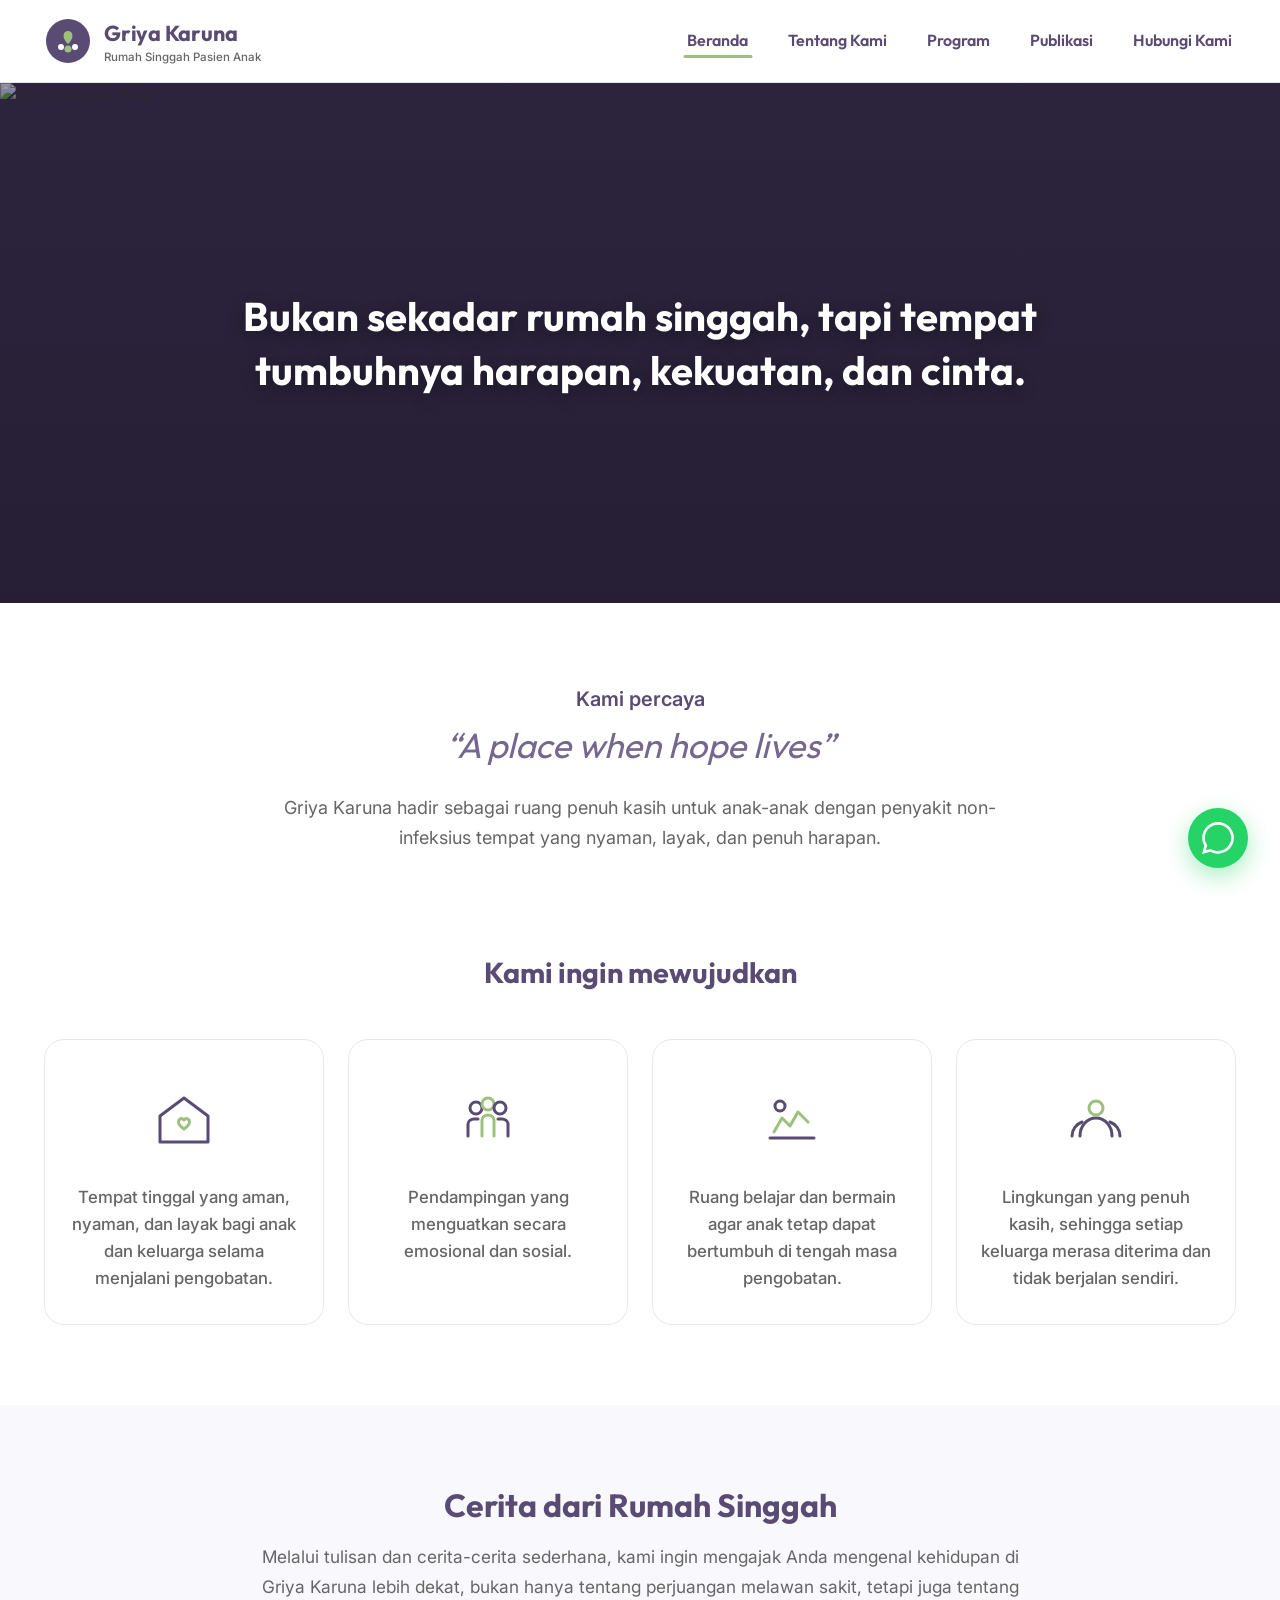
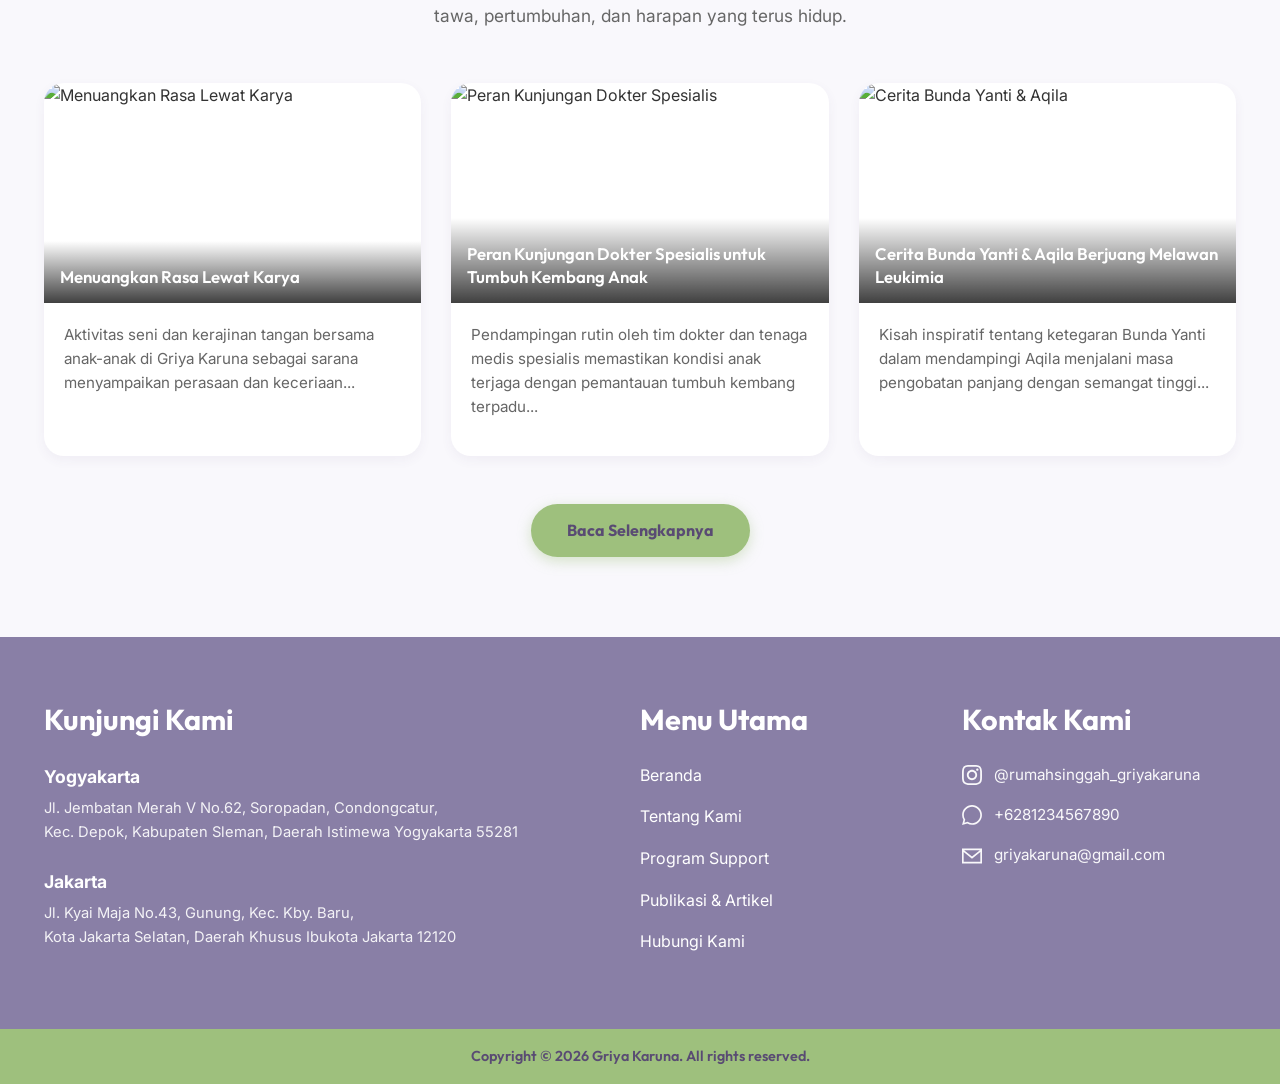
==== index.html @ abd9a8e7 "feat: new project" ====
<!DOCTYPE html>
<html lang="id">
<head>
  <meta charset="UTF-8">
  <meta name="viewport" content="width=device-width, initial-scale=1.0">
  <title>Griya Karuna – Rumah Singgah Pasien Anak</title>
  <link rel="preconnect" href="https://fonts.googleapis.com">
  <link rel="preconnect" href="https://fonts.gstatic.com" crossorigin>
  <link href="https://fonts.googleapis.com/css2?family=Inter:wght@400;500;600;700&family=Outfit:ital,wght@0,500;0,600;0,700;1,400;1,600&display=swap" rel="stylesheet">
  <link rel="stylesheet" href="style.css">
  <script src="assets/js/navigation.js" defer></script>
</head>
<body class="griyakaruna-theme">

  <!-- Header -->
  <header class="site-header">
    <div class="container header-container">
      <a href="index.html" class="site-logo">
        <svg width="44" height="44" viewBox="0 0 48 48" fill="none" xmlns="http://www.w3.org/2000/svg">
          <circle cx="24" cy="24" r="22" fill="#594B73" />
          <path d="M24 14C21.5 14 19.5 16 19.5 18.5C19.5 23 24 27 24 27C24 27 28.5 23 28.5 18.5C28.5 16 26.5 14 24 14Z" fill="#9EC07D"/>
          <circle cx="17" cy="30" r="3" fill="#FFFFFF"/>
          <circle cx="24" cy="32" r="3.5" fill="#9EC07D"/>
          <circle cx="31" cy="30" r="3" fill="#FFFFFF"/>
        </svg>
        <div class="logo-text">
          <span class="logo-title">Griya Karuna</span>
          <span class="logo-subtitle">Rumah Singgah Pasien Anak</span>
        </div>
      </a>

      <nav class="main-navigation">
        <ul>
          <li class="current-menu-item"><a href="index.html">Beranda</a></li>
          <li><a href="#tentang-kami">Tentang Kami</a></li>
          <li><a href="#program">Program</a></li>
          <li><a href="#publikasi">Publikasi</a></li>
          <li><a href="#hubungi-kami">Hubungi Kami</a></li>
        </ul>
      </nav>

      <button class="mobile-nav-toggle" id="mobile-nav-toggle" aria-label="Open Navigation Menu">
        <svg fill="none" stroke="currentColor" viewBox="0 0 24 24" xmlns="http://www.w3.org/2000/svg">
          <path stroke-linecap="round" stroke-linejoin="round" stroke-width="2" d="M4 6h16M4 12h16M4 18h16"></path>
        </svg>
      </button>
    </div>
  </header>

  <!-- Mobile Drawer Overlay -->
  <div class="mobile-drawer-overlay" id="mobile-drawer-overlay"></div>
  <aside class="mobile-nav-drawer" id="mobile-nav-drawer">
    <div style="display: flex; justify-content: space-between; align-items: center; margin-bottom: 32px;">
      <span class="logo-title" style="font-size: 1.2rem;">Menu Navigation</span>
      <button id="mobile-nav-close" style="background: none; border: none; font-size: 1.5rem; cursor: pointer; color: var(--color-primary);">&times;</button>
    </div>
    <ul style="list-style: none; display: flex; flex-direction: column; gap: 20px; font-size: 1.1rem; font-weight: 600;">
      <li><a href="index.html">Beranda</a></li>
      <li><a href="#tentang-kami">Tentang Kami</a></li>
      <li><a href="#program">Program</a></li>
      <li><a href="#publikasi">Publikasi</a></li>
      <li><a href="#hubungi-kami">Hubungi Kami</a></li>
    </ul>
  </aside>

  <!-- Hero Section -->
  <section class="hero-section">
    <img src="https://images.unsplash.com/photo-1488521787991-ed7bbaae773c?q=80&w=1600&auto=format&fit=crop" alt="Griya Karuna Hero" class="hero-bg-image" />
    <div class="hero-overlay"></div>
    <div class="container hero-content">
      <h1 class="hero-title">
        Bukan sekadar rumah singgah, tapi tempat tumbuhnya harapan, kekuatan, dan cinta.
      </h1>
    </div>
  </section>

  <!-- Vision Section -->
  <section class="section-vision" id="tentang-kami">
    <div class="container">
      <div class="vision-subtitle">Kami percaya</div>
      <h2 class="vision-heading">“A place when hope lives”</h2>
      <p class="vision-description">
        Griya Karuna hadir sebagai ruang penuh kasih untuk anak-anak dengan penyakit non-infeksius tempat yang nyaman, layak, dan penuh harapan.
      </p>
    </div>
  </section>

  <!-- Features Section ("Kami ingin mewujudkan") -->
  <section class="section-features" id="program">
    <div class="container">
      <h2 class="features-title">Kami ingin mewujudkan</h2>

      <div class="features-grid">
        <!-- Card 1 -->
        <div class="feature-card">
          <div class="feature-icon-wrapper">
            <svg viewBox="0 0 64 64" fill="none" xmlns="http://www.w3.org/2000/svg">
              <path d="M32 10L8 28V54H56V28L32 10Z" stroke="#594B73" stroke-width="3" stroke-linecap="round" stroke-linejoin="round"/>
              <path d="M32 32C29.5 29 26.5 31.5 26.5 34C26.5 37 32 41 32 41C32 41 37.5 37 37.5 34C37.5 31.5 34.5 29 32 32Z" stroke="#9EC07D" stroke-width="3" stroke-linecap="round" stroke-linejoin="round"/>
            </svg>
          </div>
          <p class="feature-text">
            Tempat tinggal yang aman, nyaman, dan layak bagi anak dan keluarga selama menjalani pengobatan.
          </p>
        </div>

        <!-- Card 2 -->
        <div class="feature-card">
          <div class="feature-icon-wrapper">
            <svg viewBox="0 0 64 64" fill="none" xmlns="http://www.w3.org/2000/svg">
              <circle cx="20" cy="20" r="6" stroke="#594B73" stroke-width="3"/>
              <circle cx="32" cy="16" r="6" stroke="#9EC07D" stroke-width="3"/>
              <circle cx="44" cy="20" r="6" stroke="#594B73" stroke-width="3"/>
              <path d="M12 48V36C12 33 15 31 18 31H22" stroke="#594B73" stroke-width="3" stroke-linecap="round"/>
              <path d="M26 48V32C26 29 29 27 32 27C35 27 38 29 38 32V48" stroke="#9EC07D" stroke-width="3" stroke-linecap="round"/>
              <path d="M52 48V36C52 33 49 31 46 31H42" stroke="#594B73" stroke-width="3" stroke-linecap="round"/>
            </svg>
          </div>
          <p class="feature-text">
            Pendampingan yang menguatkan secara emosional dan sosial.
          </p>
        </div>

        <!-- Card 3 -->
        <div class="feature-card">
          <div class="feature-icon-wrapper">
            <svg viewBox="0 0 64 64" fill="none" xmlns="http://www.w3.org/2000/svg">
              <circle cx="20" cy="18" r="5" stroke="#594B73" stroke-width="3"/>
              <path d="M14 44L22 30L30 38L38 24L48 34" stroke="#9EC07D" stroke-width="3" stroke-linecap="round" stroke-linejoin="round"/>
              <path d="M10 50H54" stroke="#594B73" stroke-width="3" stroke-linecap="round"/>
            </svg>
          </div>
          <p class="feature-text">
            Ruang belajar dan bermain agar anak tetap dapat bertumbuh di tengah masa pengobatan.
          </p>
        </div>

        <!-- Card 4 -->
        <div class="feature-card">
          <div class="feature-icon-wrapper">
            <svg viewBox="0 0 64 64" fill="none" xmlns="http://www.w3.org/2000/svg">
              <path d="M16 48C16 38 23 30 32 30C41 30 48 38 48 48" stroke="#594B73" stroke-width="3" stroke-linecap="round"/>
              <circle cx="32" cy="20" r="7" stroke="#9EC07D" stroke-width="3"/>
              <path d="M8 48C8 42 12 36 18 34" stroke="#594B73" stroke-width="3" stroke-linecap="round"/>
              <path d="M56 48C56 42 52 36 46 34" stroke="#594B73" stroke-width="3" stroke-linecap="round"/>
            </svg>
          </div>
          <p class="feature-text">
            Lingkungan yang penuh kasih, sehingga setiap keluarga merasa diterima dan tidak berjalan sendiri.
          </p>
        </div>
      </div>
    </div>
  </section>

  <!-- Stories Section ("Cerita dari Rumah Singgah") -->
  <section class="section-stories" id="publikasi">
    <div class="container">
      <div class="stories-header">
        <h2 class="stories-title">Cerita dari Rumah Singgah</h2>
        <p class="stories-subtitle">
          Melalui tulisan dan cerita-cerita sederhana, kami ingin mengajak Anda mengenal kehidupan di Griya Karuna lebih dekat, bukan hanya tentang perjuangan melawan sakit, tetapi juga tentang tawa, pertumbuhan, dan harapan yang terus hidup.
        </p>
      </div>

      <div class="stories-grid">
        <!-- Article Card 1 -->
        <article class="story-card">
          <div class="story-image-wrap">
            <img src="https://images.unsplash.com/photo-1509062522246-3755977927d7?q=80&w=800&auto=format&fit=crop" alt="Menuangkan Rasa Lewat Karya" />
            <div class="story-overlay-title">Menuangkan Rasa Lewat Karya</div>
          </div>
          <div class="story-card-body">
            <p class="story-excerpt">
              Aktivitas seni dan kerajinan tangan bersama anak-anak di Griya Karuna sebagai sarana menyampaikan perasaan dan keceriaan...
            </p>
          </div>
        </article>

        <!-- Article Card 2 -->
        <article class="story-card">
          <div class="story-image-wrap">
            <img src="https://images.unsplash.com/photo-1576091160399-112ba8d25d1d?q=80&w=800&auto=format&fit=crop" alt="Peran Kunjungan Dokter Spesialis" />
            <div class="story-overlay-title">Peran Kunjungan Dokter Spesialis untuk Tumbuh Kembang Anak</div>
          </div>
          <div class="story-card-body">
            <p class="story-excerpt">
              Pendampingan rutin oleh tim dokter dan tenaga medis spesialis memastikan kondisi anak terjaga dengan pemantauan tumbuh kembang terpadu...
            </p>
          </div>
        </article>

        <!-- Article Card 3 -->
        <article class="story-card">
          <div class="story-image-wrap">
            <img src="https://images.unsplash.com/photo-1536640712-4d4c36ff0e4e?q=80&w=800&auto=format&fit=crop" alt="Cerita Bunda Yanti & Aqila" />
            <div class="story-overlay-title">Cerita Bunda Yanti & Aqila Berjuang Melawan Leukimia</div>
          </div>
          <div class="story-card-body">
            <p class="story-excerpt">
              Kisah inspiratif tentang ketegaran Bunda Yanti dalam mendampingi Aqila menjalani masa pengobatan panjang dengan semangat tinggi...
            </p>
          </div>
        </article>
      </div>

      <div class="btn-container-center">
        <a href="#publikasi" class="btn-primary-pill">Baca Selengkapnya</a>
      </div>
    </div>
  </section>

  <!-- Footer Section -->
  <footer class="site-footer" id="hubungi-kami">
    <div class="container footer-grid">
      <!-- Column 1: Locations -->
      <div>
        <h3 class="footer-heading">Kunjungi Kami</h3>
        
        <div class="location-item">
          <div class="location-title">Yogyakarta</div>
          <p class="location-address">
            Jl. Jembatan Merah V No.62, Soropadan, Condongcatur,<br>
            Kec. Depok, Kabupaten Sleman, Daerah Istimewa Yogyakarta 55281
          </p>
        </div>

        <div class="location-item">
          <div class="location-title">Jakarta</div>
          <p class="location-address">
            Jl. Kyai Maja No.43, Gunung, Kec. Kby. Baru,<br>
            Kota Jakarta Selatan, Daerah Khusus Ibukota Jakarta 12120
          </p>
        </div>
      </div>

      <!-- Column 2: Quick Links -->
      <div>
        <h3 class="footer-heading">Menu Utama</h3>
        <ul class="contact-list">
          <li><a href="index.html" style="color: #FFF; text-decoration: none;">Beranda</a></li>
          <li><a href="#tentang-kami" style="color: #FFF; text-decoration: none;">Tentang Kami</a></li>
          <li><a href="#program" style="color: #FFF; text-decoration: none;">Program Support</a></li>
          <li><a href="#publikasi" style="color: #FFF; text-decoration: none;">Publikasi & Artikel</a></li>
          <li><a href="#hubungi-kami" style="color: #FFF; text-decoration: none;">Hubungi Kami</a></li>
        </ul>
      </div>

      <!-- Column 3: Contact & Social Info -->
      <div>
        <h3 class="footer-heading">Kontak Kami</h3>
        <ul class="contact-list">
          <li class="contact-item">
            <svg viewBox="0 0 24 24"><path d="M12 2.163c3.204 0 3.584.012 4.85.07 3.252.148 4.771 1.691 4.919 4.919.058 1.265.069 1.645.069 4.849 0 3.205-.012 3.584-.069 4.849-.149 3.225-1.664 4.771-4.919 4.919-1.266.058-1.644.07-4.85.07-3.204 0-3.584-.012-4.849-.07-3.26-.149-4.771-1.699-4.919-4.92-.058-1.265-.07-1.644-.07-4.849 0-3.204.013-3.583.07-4.849.149-3.227 1.664-4.771 4.919-4.919 1.266-.057 1.645-.069 4.849-.069zm0-2.163c-3.259 0-3.667.014-4.947.072-4.358.2-6.78 2.618-6.98 6.98-.059 1.281-.073 1.689-.073 4.948 0 3.259.014 3.668.072 4.948.2 4.358 2.618 6.78 6.98 6.98 1.281.058 1.689.072 4.948.072 3.259 0 3.668-.014 4.948-.072 4.354-.2 6.782-2.618 6.979-6.98.059-1.28.073-1.689.073-4.948 0-3.259-.014-3.667-.072-4.947-.196-4.354-2.617-6.78-6.979-6.98-1.281-.059-1.69-.073-4.949-.073zm0 5.838c-3.403 0-6.162 2.759-6.162 6.162s2.759 6.163 6.162 6.163 6.162-2.759 6.162-6.163c0-3.403-2.759-6.162-6.162-6.162zm0 10.162c-2.209 0-4-1.79-4-4 0-2.209 1.791-4 4-4s4 1.791 4 4c0 2.21-1.791 4-4 4zm6.406-11.845c-.796 0-1.441.645-1.441 1.44s.645 1.44 1.441 1.44c.795 0 1.439-.645 1.439-1.44s-.644-1.44-1.439-1.44z"/></svg>
            <span>@rumahsinggah_griyakaruna</span>
          </li>
          <li class="contact-item">
            <svg viewBox="0 0 24 24"><path d="M.057 24l1.687-6.163c-1.041-1.804-1.588-3.849-1.587-5.946.003-6.556 5.338-11.891 11.893-11.891 3.181.001 6.167 1.24 8.413 3.488 2.245 2.248 3.481 5.236 3.48 8.414-.003 6.557-5.338 11.892-11.893 11.892-1.99-.001-3.951-.5-5.688-1.448l-6.305 1.654zm6.597-3.807c1.676.995 3.276 1.591 5.392 1.592 5.448 0 9.886-4.434 9.889-9.885.002-5.462-4.415-9.89-9.881-9.892-5.452 0-9.887 4.434-9.889 9.884-.001 2.225.651 3.891 1.746 5.634l-.999 3.648 3.742-.981z"/></svg>
            <span>+6281234567890</span>
          </li>
          <li class="contact-item">
            <svg viewBox="0 0 24 24"><path d="M0 3v18h24v-18h-24zm21.518 2l-9.518 7.713-9.518-7.713h19.036zm-19.518 14v-11.817l10 8.104 10-8.104v11.817h-20z"/></svg>
            <span>griyakaruna@gmail.com</span>
          </li>
        </ul>
      </div>
    </div>

    <div class="footer-bottom-bar">
      <div class="container">
        Copyright © 2026 Griya Karuna. All rights reserved.
      </div>
    </div>
  </footer>

  <!-- Floating WhatsApp Button -->
  <a href="https://wa.me/6281234567890" target="_blank" rel="noopener noreferrer" class="whatsapp-float" aria-label="Chat via WhatsApp">
    <svg viewBox="0 0 24 24">
      <path d="M.057 24l1.687-6.163c-1.041-1.804-1.588-3.849-1.587-5.946.003-6.556 5.338-11.891 11.893-11.891 3.181.001 6.167 1.24 8.413 3.488 2.245 2.248 3.481 5.236 3.48 8.414-.003 6.557-5.338 11.892-11.893 11.892-1.99-.001-3.951-.5-5.688-1.448l-6.305 1.654zm6.597-3.807c1.676.995 3.276 1.591 5.392 1.592 5.448 0 9.886-4.434 9.889-9.885.002-5.462-4.415-9.89-9.881-9.892-5.452 0-9.887 4.434-9.889 9.884-.001 2.225.651 3.891 1.746 5.634l-.999 3.648 3.742-.981z"/>
    </svg>
  </a>

</body>
</html>
---- style.css ----
/*
Theme Name: Griya Karuna
Theme URI: https://griyakaruna.or.id
Author: Antigravity AI
Author URI: https://griyakaruna.or.id
Description: Custom WordPress Theme for Griya Karuna (Rumah Singgah Pasien Anak) - 100% matched to designer's specification.
Version: 1.0.0
License: GNU General Public License v2 or later
Text Domain: griyakaruna
*/

/* ==========================================================================
   DESIGN SYSTEM & VARIABLES
   ========================================================================== */
:root {
  --color-primary: #594B73;
  --color-primary-dark: #433758;
  --color-primary-light: #756790;
  
  --color-accent: #9EC07D;
  --color-accent-hover: #8BB06A;
  --color-accent-light: #EBF3E5;

  --color-footer-bg: #897FA6;
  --color-footer-bottom: #9EC07D;
  --color-footer-text: #FFFFFF;

  --color-text-main: #333333;
  --color-text-muted: #666666;
  --color-bg-light: #F9F8FC;
  --color-white: #FFFFFF;
  --color-border: #E8E5EE;

  --font-heading: 'Outfit', -apple-system, BlinkMacSystemFont, 'Segoe UI', Roboto, sans-serif;
  --font-body: 'Inter', -apple-system, BlinkMacSystemFont, 'Segoe UI', Roboto, sans-serif;

  --container-max-width: 1240px;
  --border-radius-card: 20px;
  --border-radius-btn: 30px;
  --shadow-sm: 0 4px 12px rgba(89, 75, 115, 0.06);
  --shadow-md: 0 8px 24px rgba(89, 75, 115, 0.1);
  --shadow-hover: 0 14px 32px rgba(89, 75, 115, 0.16);

  --transition-fast: 0.25s cubic-bezier(0.4, 0, 0.2, 1);
  --transition-normal: 0.35s cubic-bezier(0.4, 0, 0.2, 1);
}

/* ==========================================================================
   RESET & BASE STYLES
   ========================================================================== */
*, *::before, *::after {
  box-sizing: border-box;
  margin: 0;
  padding: 0;
}

html {
  scroll-behavior: smooth;
  font-size: 16px;
}

body {
  font-family: var(--font-body);
  color: var(--color-text-main);
  background-color: #FFFFFF;
  line-height: 1.6;
  -webkit-font-smoothing: antialiased;
}

img {
  max-width: 100%;
  height: auto;
  display: block;
}

a {
  color: inherit;
  text-decoration: none;
  transition: color var(--transition-fast);
}

h1, h2, h3, h4, h5, h6 {
  font-family: var(--font-heading);
  color: var(--color-primary);
  font-weight: 600;
  line-height: 1.3;
}

.container {
  width: 100%;
  max-width: var(--container-max-width);
  margin: 0 auto;
  padding: 0 24px;
}

/* ==========================================================================
   HEADER & NAVIGATION
   ========================================================================== */
.site-header {
  position: sticky;
  top: 0;
  left: 0;
  right: 0;
  background-color: rgba(255, 255, 255, 0.96);
  backdrop-filter: blur(10px);
  z-index: 1000;
  border-bottom: 1px solid var(--color-border);
  padding: 16px 0;
  transition: all var(--transition-fast);
}

.header-container {
  display: flex;
  align-items: center;
  justify-content: space-between;
}

.site-logo {
  display: flex;
  align-items: center;
  gap: 12px;
  text-decoration: none;
}

.site-logo svg, .site-logo img {
  height: 48px;
  width: auto;
}

.logo-text {
  display: flex;
  flex-direction: column;
}

.logo-title {
  font-family: var(--font-heading);
  font-size: 1.35rem;
  font-weight: 700;
  color: var(--color-primary);
  letter-spacing: -0.01em;
}

.logo-subtitle {
  font-size: 0.72rem;
  color: var(--color-text-muted);
  font-weight: 500;
  margin-top: -3px;
}

.main-navigation ul {
  display: flex;
  list-style: none;
  gap: 32px;
  align-items: center;
}

.main-navigation a {
  font-family: var(--font-heading);
  font-size: 1rem;
  font-weight: 600;
  color: var(--color-primary);
  padding: 8px 4px;
  position: relative;
}

.main-navigation a::after {
  content: '';
  position: absolute;
  bottom: 0;
  left: 50%;
  width: 0;
  height: 3px;
  background-color: var(--color-accent);
  border-radius: 2px;
  transition: all var(--transition-fast);
  transform: translateX(-50%);
}

.main-navigation a:hover::after,
.main-navigation .current-menu-item a::after,
.main-navigation .active a::after {
  width: 100%;
}

/* Mobile Toggle */
.mobile-nav-toggle {
  display: none;
  background: none;
  border: none;
  cursor: pointer;
  padding: 8px;
  color: var(--color-primary);
}

.mobile-nav-toggle svg {
  width: 28px;
  height: 28px;
}

/* Mobile Menu Drawer */
.mobile-nav-drawer {
  position: fixed;
  top: 0;
  right: -100%;
  width: 80%;
  max-width: 320px;
  height: 100vh;
  background-color: var(--color-white);
  z-index: 1001;
  box-shadow: -4px 0 24px rgba(0, 0, 0, 0.15);
  padding: 32px 24px;
  transition: right var(--transition-normal);
  display: flex;
  flex-direction: column;
}

.mobile-nav-drawer.open {
  right: 0;
}

.mobile-drawer-overlay {
  position: fixed;
  top: 0;
  left: 0;
  right: 0;
  bottom: 0;
  background: rgba(0, 0, 0, 0.4);
  z-index: 1000;
  opacity: 0;
  pointer-events: none;
  transition: opacity var(--transition-fast);
}

.mobile-drawer-overlay.active {
  opacity: 1;
  pointer-events: auto;
}

/* ==========================================================================
   HERO SECTION
   ========================================================================== */
.hero-section {
  position: relative;
  width: 100%;
  min-height: 520px;
  display: flex;
  align-items: center;
  justify-content: center;
  overflow: hidden;
  background-color: #332B45;
}

.hero-bg-image {
  position: absolute;
  top: 0;
  left: 0;
  width: 100%;
  height: 100%;
  object-fit: cover;
  opacity: 0.85;
}

.hero-overlay {
  position: absolute;
  top: 0;
  left: 0;
  width: 100%;
  height: 100%;
  background: linear-gradient(180deg, rgba(30, 24, 45, 0.35) 0%, rgba(30, 24, 45, 0.65) 100%);
}

.hero-content {
  position: relative;
  z-index: 10;
  text-align: center;
  max-width: 860px;
  padding: 60px 24px;
}

.hero-title {
  color: #FFFFFF;
  font-size: 2.5rem;
  font-weight: 700;
  line-height: 1.35;
  text-shadow: 0 4px 16px rgba(0, 0, 0, 0.3);
}

/* ==========================================================================
   FLOATING WHATSAPP BUTTON
   ========================================================================== */
.whatsapp-float {
  position: fixed;
  bottom: 32px;
  right: 32px;
  width: 60px;
  height: 60px;
  background-color: #25D366;
  color: #FFFFFF;
  border-radius: 50%;
  display: flex;
  align-items: center;
  justify-content: center;
  box-shadow: 0 8px 24px rgba(37, 211, 102, 0.4);
  z-index: 999;
  transition: transform var(--transition-fast), box-shadow var(--transition-fast);
}

.whatsapp-float:hover {
  transform: scale(1.08) translateY(-2px);
  box-shadow: 0 12px 28px rgba(37, 211, 102, 0.5);
  color: #FFFFFF;
}

.whatsapp-float svg {
  width: 32px;
  height: 32px;
  fill: currentColor;
}

/* ==========================================================================
   VISION SECTION ("Kami percaya")
   ========================================================================== */
.section-vision {
  padding: 80px 0 60px 0;
  text-align: center;
  background-color: #FFFFFF;
}

.vision-subtitle {
  font-size: 1.25rem;
  color: var(--color-primary);
  font-weight: 600;
  margin-bottom: 8px;
}

.vision-heading {
  font-size: 2.2rem;
  font-style: italic;
  font-weight: 400;
  color: var(--color-primary-light);
  margin-bottom: 24px;
}

.vision-description {
  max-width: 720px;
  margin: 0 auto;
  font-size: 1.125rem;
  color: var(--color-text-muted);
  line-height: 1.7;
}

/* ==========================================================================
   FEATURES SECTION ("Kami ingin mewujudkan")
   ========================================================================== */
.section-features {
  padding: 40px 0 80px 0;
  background-color: #FFFFFF;
}

.features-title {
  text-align: center;
  font-size: 1.8rem;
  font-weight: 700;
  color: var(--color-primary);
  margin-bottom: 48px;
}

.features-grid {
  display: grid;
  grid-template-columns: repeat(4, 1fr);
  gap: 24px;
}

.feature-card {
  background-color: var(--color-white);
  border: 1.5px solid var(--color-border);
  border-radius: var(--border-radius-card);
  padding: 40px 24px 32px 24px;
  text-align: center;
  display: flex;
  flex-direction: column;
  align-items: center;
  justify-content: flex-start;
  transition: transform var(--transition-normal), box-shadow var(--transition-normal), border-color var(--transition-normal);
}

.feature-card:hover {
  transform: translateY(-8px);
  box-shadow: var(--shadow-md);
  border-color: var(--color-accent);
}

.feature-icon-wrapper {
  width: 80px;
  height: 80px;
  margin-bottom: 24px;
  display: flex;
  align-items: center;
  justify-content: center;
}

.feature-icon-wrapper svg {
  width: 64px;
  height: 64px;
  color: var(--color-primary);
}

.feature-text {
  font-size: 1.05rem;
  color: var(--color-text-muted);
  line-height: 1.6;
  font-weight: 500;
}

/* ==========================================================================
   STORIES / ARTICLES SECTION ("Cerita dari Rumah Singgah")
   ========================================================================== */
.section-stories {
  padding: 80px 0;
  background-color: var(--color-bg-light);
}

.stories-header {
  text-align: center;
  max-width: 760px;
  margin: 0 auto 52px auto;
}

.stories-title {
  font-size: 2rem;
  font-weight: 700;
  color: var(--color-primary);
  margin-bottom: 16px;
}

.stories-subtitle {
  font-size: 1.08rem;
  color: var(--color-text-muted);
  line-height: 1.7;
}

.stories-grid {
  display: grid;
  grid-template-columns: repeat(3, 1fr);
  gap: 30px;
  margin-bottom: 48px;
}

.story-card {
  background-color: var(--color-white);
  border-radius: var(--border-radius-card);
  overflow: hidden;
  box-shadow: var(--shadow-sm);
  transition: transform var(--transition-normal), box-shadow var(--transition-normal);
  display: flex;
  flex-direction: column;
}

.story-card:hover {
  transform: translateY(-6px);
  box-shadow: var(--shadow-hover);
}

.story-image-wrap {
  position: relative;
  width: 100%;
  height: 220px;
  overflow: hidden;
}

.story-image-wrap img {
  width: 100%;
  height: 100%;
  object-fit: cover;
  transition: transform var(--transition-normal);
}

.story-card:hover .story-image-wrap img {
  transform: scale(1.06);
}

.story-overlay-title {
  position: absolute;
  bottom: 0;
  left: 0;
  right: 0;
  background: linear-gradient(180deg, rgba(0, 0, 0, 0) 0%, rgba(0, 0, 0, 0.75) 100%);
  padding: 24px 16px 14px 16px;
  color: #FFFFFF;
  font-family: var(--font-heading);
  font-size: 1.05rem;
  font-weight: 600;
  line-height: 1.4;
}

.story-card-body {
  padding: 20px;
  display: flex;
  flex-direction: column;
  flex-grow: 1;
}

.story-excerpt {
  font-size: 0.95rem;
  color: var(--color-text-muted);
  margin-bottom: 16px;
}

.btn-container-center {
  text-align: center;
}

.btn-primary-pill {
  display: inline-block;
  background-color: var(--color-accent);
  color: var(--color-primary);
  font-family: var(--font-heading);
  font-size: 1rem;
  font-weight: 700;
  padding: 14px 36px;
  border-radius: var(--border-radius-btn);
  transition: background-color var(--transition-fast), transform var(--transition-fast), box-shadow var(--transition-fast);
  box-shadow: 0 4px 14px rgba(158, 192, 125, 0.4);
}

.btn-primary-pill:hover {
  background-color: var(--color-accent-hover);
  transform: translateY(-2px);
  box-shadow: 0 6px 18px rgba(158, 192, 125, 0.5);
  color: var(--color-primary-dark);
}

/* ==========================================================================
   FOOTER SECTION
   ========================================================================== */
.site-footer {
  background-color: var(--color-footer-bg);
  color: var(--color-footer-text);
  padding-top: 64px;
}

.footer-grid {
  display: grid;
  grid-template-columns: 2fr 1fr 1fr;
  gap: 48px;
  padding-bottom: 56px;
}

.footer-heading {
  color: #FFFFFF;
  font-size: 1.8rem;
  font-weight: 700;
  margin-bottom: 24px;
}

.location-item {
  margin-bottom: 24px;
}

.location-title {
  font-weight: 700;
  font-size: 1.1rem;
  margin-bottom: 6px;
  color: #FFFFFF;
}

.location-address {
  font-size: 0.92rem;
  line-height: 1.6;
  opacity: 0.9;
}

.contact-list {
  list-style: none;
  display: flex;
  flex-direction: column;
  gap: 16px;
}

.contact-item {
  display: flex;
  align-items: center;
  gap: 12px;
  font-size: 0.95rem;
  opacity: 0.95;
}

.contact-item svg {
  width: 20px;
  height: 20px;
  fill: currentColor;
  flex-shrink: 0;
}

.footer-bottom-bar {
  background-color: var(--color-footer-bottom);
  color: var(--color-primary);
  text-align: center;
  padding: 16px 24px;
  font-family: var(--font-heading);
  font-size: 0.9rem;
  font-weight: 600;
}

/* ==========================================================================
   INNER PAGE TEMPLATES (Tentang Kami, Program, Publikasi, Contact)
   ========================================================================== */
.page-header-banner {
  background: linear-gradient(135deg, var(--color-primary) 0%, var(--color-primary-dark) 100%);
  color: #FFFFFF;
  padding: 60px 0;
  text-align: center;
}

.page-header-banner h1 {
  color: #FFFFFF;
  font-size: 2.5rem;
  font-weight: 700;
}

.page-content-area {
  padding: 60px 0;
  background-color: #FFFFFF;
}

/* ==========================================================================
   RESPONSIVE MEDIA QUERIES (DESKTOP, TABLET & MOBILE 360PX)
   ========================================================================== */
@media (max-width: 1024px) {
  .features-grid {
    grid-template-columns: repeat(2, 1fr);
  }
  .stories-grid {
    grid-template-columns: repeat(2, 1fr);
  }
  .footer-grid {
    grid-template-columns: 1fr 1fr;
  }
}

@media (max-width: 768px) {
  .main-navigation {
    display: none;
  }
  .mobile-nav-toggle {
    display: block;
  }
  .hero-section {
    min-height: 440px;
  }
  .hero-title {
    font-size: 1.65rem;
    line-height: 1.4;
  }
  .features-grid {
    grid-template-columns: 1fr;
    gap: 18px;
  }
  .stories-grid {
    grid-template-columns: 1fr;
    gap: 20px;
  }
  .footer-grid {
    grid-template-columns: 1fr;
    gap: 32px;
  }
  .vision-subtitle {
    font-size: 1.1rem;
  }
  .vision-heading {
    font-size: 1.6rem;
  }
  .vision-description {
    font-size: 1rem;
  }
  .whatsapp-float {
    width: 52px;
    height: 52px;
    bottom: 20px;
    right: 20px;
  }
  .whatsapp-float svg {
    width: 28px;
    height: 28px;
  }
}

@media (max-width: 480px) {
  .container {
    padding: 0 18px;
  }
  .logo-title {
    font-size: 1.15rem;
  }
  .logo-subtitle {
    font-size: 0.68rem;
  }
  .hero-content {
    padding: 40px 16px;
  }
  .hero-title {
    font-size: 1.45rem;
  }
  .feature-card {
    padding: 28px 18px 24px 18px;
  }
  .feature-icon-wrapper {
    width: 64px;
    height: 64px;
    margin-bottom: 16px;
  }
  .feature-icon-wrapper svg {
    width: 48px;
    height: 48px;
  }
  .feature-text {
    font-size: 0.98rem;
  }
  .btn-primary-pill {
    width: 100%;
    padding: 14px 20px;
    font-size: 0.95rem;
  }
  .mobile-nav-drawer {
    width: 85%;
    max-width: 300px;
  }
}
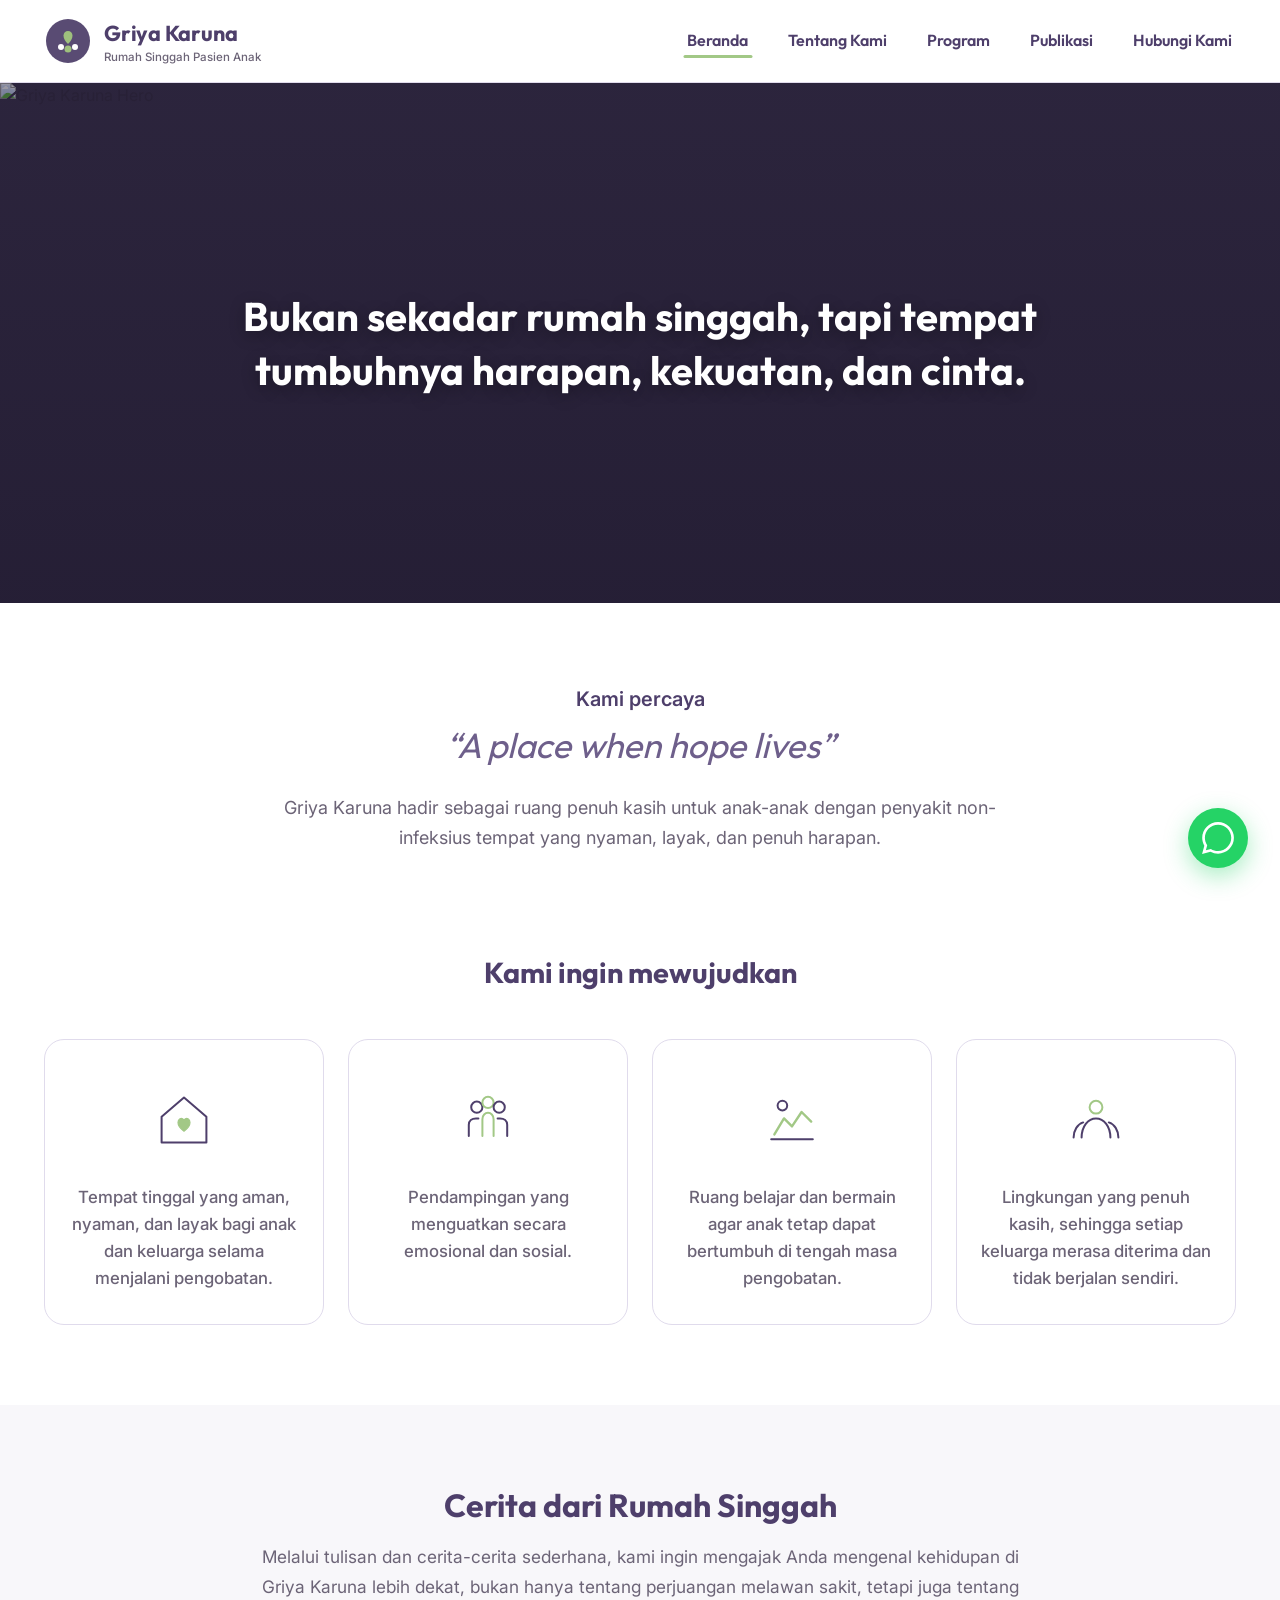
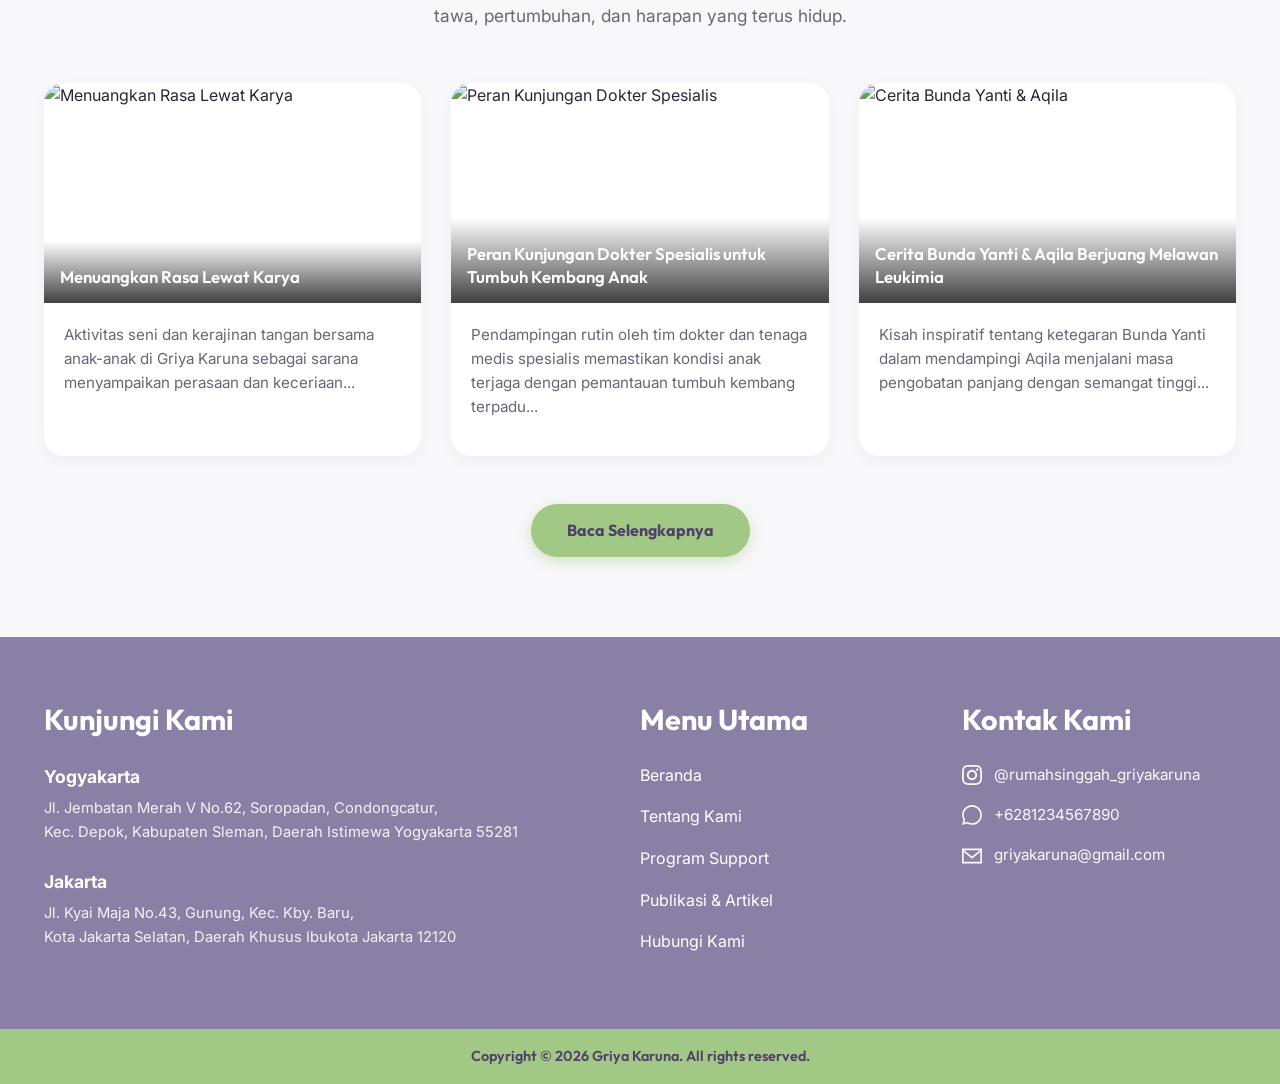
==== commit d70be413: "feat: update progress" ====
--- a/index.html
+++ b/index.html
@@ -32,10 +32,10 @@
       <nav class="main-navigation">
         <ul>
           <li class="current-menu-item"><a href="index.html">Beranda</a></li>
-          <li><a href="#tentang-kami">Tentang Kami</a></li>
-          <li><a href="#program">Program</a></li>
-          <li><a href="#publikasi">Publikasi</a></li>
-          <li><a href="#hubungi-kami">Hubungi Kami</a></li>
+          <li><a href="tentang-kami.html">Tentang Kami</a></li>
+          <li><a href="program.html">Program</a></li>
+          <li><a href="publikasi.html">Publikasi</a></li>
+          <li><a href="hubungi-kami.html">Hubungi Kami</a></li>
         </ul>
       </nav>
 
@@ -56,10 +56,10 @@
     </div>
     <ul style="list-style: none; display: flex; flex-direction: column; gap: 20px; font-size: 1.1rem; font-weight: 600;">
       <li><a href="index.html">Beranda</a></li>
-      <li><a href="#tentang-kami">Tentang Kami</a></li>
-      <li><a href="#program">Program</a></li>
-      <li><a href="#publikasi">Publikasi</a></li>
-      <li><a href="#hubungi-kami">Hubungi Kami</a></li>
+      <li><a href="tentang-kami.html">Tentang Kami</a></li>
+      <li><a href="program.html">Program</a></li>
+      <li><a href="publikasi.html">Publikasi</a></li>
+      <li><a href="hubungi-kami.html">Hubungi Kami</a></li>
     </ul>
   </aside>
 
@@ -94,9 +94,9 @@
         <!-- Card 1 -->
         <div class="feature-card">
           <div class="feature-icon-wrapper">
-            <svg viewBox="0 0 64 64" fill="none" xmlns="http://www.w3.org/2000/svg">
-              <path d="M32 10L8 28V54H56V28L32 10Z" stroke="#594B73" stroke-width="3" stroke-linecap="round" stroke-linejoin="round"/>
-              <path d="M32 32C29.5 29 26.5 31.5 26.5 34C26.5 37 32 41 32 41C32 41 37.5 37 37.5 34C37.5 31.5 34.5 29 32 32Z" stroke="#9EC07D" stroke-width="3" stroke-linecap="round" stroke-linejoin="round"/>
+            <svg viewBox="0 0 80 80" fill="none" xmlns="http://www.w3.org/2000/svg">
+              <path d="M40 12L12 36V68H68V36L40 12Z" stroke="#4E3F6B" stroke-width="2.5" stroke-linecap="round" stroke-linejoin="round"/>
+              <path d="M40 40C36.5 36 32.5 39 32.5 43C32.5 48.5 40 54 40 54C40 54 47.5 48.5 47.5 43C47.5 39 43.5 36 40 40Z" fill="#A2C886" stroke="#A2C886" stroke-width="1.5" stroke-linecap="round" stroke-linejoin="round"/>
             </svg>
           </div>
           <p class="feature-text">
@@ -107,13 +107,13 @@
         <!-- Card 2 -->
         <div class="feature-card">
           <div class="feature-icon-wrapper">
-            <svg viewBox="0 0 64 64" fill="none" xmlns="http://www.w3.org/2000/svg">
-              <circle cx="20" cy="20" r="6" stroke="#594B73" stroke-width="3"/>
-              <circle cx="32" cy="16" r="6" stroke="#9EC07D" stroke-width="3"/>
-              <circle cx="44" cy="20" r="6" stroke="#594B73" stroke-width="3"/>
-              <path d="M12 48V36C12 33 15 31 18 31H22" stroke="#594B73" stroke-width="3" stroke-linecap="round"/>
-              <path d="M26 48V32C26 29 29 27 32 27C35 27 38 29 38 32V48" stroke="#9EC07D" stroke-width="3" stroke-linecap="round"/>
-              <path d="M52 48V36C52 33 49 31 46 31H42" stroke="#594B73" stroke-width="3" stroke-linecap="round"/>
+            <svg viewBox="0 0 80 80" fill="none" xmlns="http://www.w3.org/2000/svg">
+              <circle cx="26" cy="24" r="7" stroke="#4E3F6B" stroke-width="2.5"/>
+              <circle cx="40" cy="18" r="7" stroke="#A2C886" stroke-width="2.5"/>
+              <circle cx="54" cy="24" r="7" stroke="#4E3F6B" stroke-width="2.5"/>
+              <path d="M16 60V46C16 41 20 38 25 38H28" stroke="#4E3F6B" stroke-width="2.5" stroke-linecap="round"/>
+              <path d="M33 60V39C33 34 36.5 31 40 31C43.5 31 47 34 47 39V60" stroke="#A2C886" stroke-width="2.5" stroke-linecap="round"/>
+              <path d="M64 60V46C64 41 60 38 55 38H52" stroke="#4E3F6B" stroke-width="2.5" stroke-linecap="round"/>
             </svg>
           </div>
           <p class="feature-text">
@@ -124,10 +124,10 @@
         <!-- Card 3 -->
         <div class="feature-card">
           <div class="feature-icon-wrapper">
-            <svg viewBox="0 0 64 64" fill="none" xmlns="http://www.w3.org/2000/svg">
-              <circle cx="20" cy="18" r="5" stroke="#594B73" stroke-width="3"/>
-              <path d="M14 44L22 30L30 38L38 24L48 34" stroke="#9EC07D" stroke-width="3" stroke-linecap="round" stroke-linejoin="round"/>
-              <path d="M10 50H54" stroke="#594B73" stroke-width="3" stroke-linecap="round"/>
+            <svg viewBox="0 0 80 80" fill="none" xmlns="http://www.w3.org/2000/svg">
+              <circle cx="28" cy="22" r="6" stroke="#4E3F6B" stroke-width="2.5"/>
+              <path d="M18 58L30 38L40 48L52 30L64 42" stroke="#A2C886" stroke-width="3" stroke-linecap="round" stroke-linejoin="round"/>
+              <path d="M14 64H66" stroke="#4E3F6B" stroke-width="2.5" stroke-linecap="round"/>
             </svg>
           </div>
           <p class="feature-text">
@@ -138,11 +138,11 @@
         <!-- Card 4 -->
         <div class="feature-card">
           <div class="feature-icon-wrapper">
-            <svg viewBox="0 0 64 64" fill="none" xmlns="http://www.w3.org/2000/svg">
-              <path d="M16 48C16 38 23 30 32 30C41 30 48 38 48 48" stroke="#594B73" stroke-width="3" stroke-linecap="round"/>
-              <circle cx="32" cy="20" r="7" stroke="#9EC07D" stroke-width="3"/>
-              <path d="M8 48C8 42 12 36 18 34" stroke="#594B73" stroke-width="3" stroke-linecap="round"/>
-              <path d="M56 48C56 42 52 36 46 34" stroke="#594B73" stroke-width="3" stroke-linecap="round"/>
+            <svg viewBox="0 0 80 80" fill="none" xmlns="http://www.w3.org/2000/svg">
+              <path d="M22 62C22 48 30 38 40 38C50 38 58 48 58 62" stroke="#4E3F6B" stroke-width="2.5" stroke-linecap="round"/>
+              <circle cx="40" cy="24" r="8" stroke="#A2C886" stroke-width="2.5"/>
+              <path d="M12 62C12 53 17 45 24 43" stroke="#4E3F6B" stroke-width="2.5" stroke-linecap="round"/>
+              <path d="M68 62C68 53 63 45 56 43" stroke="#4E3F6B" stroke-width="2.5" stroke-linecap="round"/>
             </svg>
           </div>
           <p class="feature-text">
--- a/style.css
+++ b/style.css
@@ -13,23 +13,23 @@
    DESIGN SYSTEM & VARIABLES
    ========================================================================== */
 :root {
-  --color-primary: #594B73;
-  --color-primary-dark: #433758;
-  --color-primary-light: #756790;
+  --color-primary: #4E3F6B;
+  --color-primary-dark: #3A2E52;
+  --color-primary-light: #6E5F8B;
   
-  --color-accent: #9EC07D;
-  --color-accent-hover: #8BB06A;
-  --color-accent-light: #EBF3E5;
-
-  --color-footer-bg: #897FA6;
-  --color-footer-bottom: #9EC07D;
+  --color-accent: #A2C886;
+  --color-accent-hover: #91B974;
+  --color-accent-light: #F0F6EB;
+
+  --color-footer-bg: #8A80A6;
+  --color-footer-bottom: #A2C886;
   --color-footer-text: #FFFFFF;
 
-  --color-text-main: #333333;
-  --color-text-muted: #666666;
-  --color-bg-light: #F9F8FC;
+  --color-text-main: #2D253A;
+  --color-text-muted: #6C6477;
+  --color-bg-light: #F8F7FA;
   --color-white: #FFFFFF;
-  --color-border: #E8E5EE;
+  --color-border: #E0DBEC;
 
   --font-heading: 'Outfit', -apple-system, BlinkMacSystemFont, 'Segoe UI', Roboto, sans-serif;
   --font-body: 'Inter', -apple-system, BlinkMacSystemFont, 'Segoe UI', Roboto, sans-serif;
@@ -37,9 +37,9 @@
   --container-max-width: 1240px;
   --border-radius-card: 20px;
   --border-radius-btn: 30px;
-  --shadow-sm: 0 4px 12px rgba(89, 75, 115, 0.06);
-  --shadow-md: 0 8px 24px rgba(89, 75, 115, 0.1);
-  --shadow-hover: 0 14px 32px rgba(89, 75, 115, 0.16);
+  --shadow-sm: 0 4px 14px rgba(78, 63, 107, 0.05);
+  --shadow-md: 0 8px 24px rgba(78, 63, 107, 0.09);
+  --shadow-hover: 0 14px 32px rgba(78, 63, 107, 0.14);
 
   --transition-fast: 0.25s cubic-bezier(0.4, 0, 0.2, 1);
   --transition-normal: 0.35s cubic-bezier(0.4, 0, 0.2, 1);
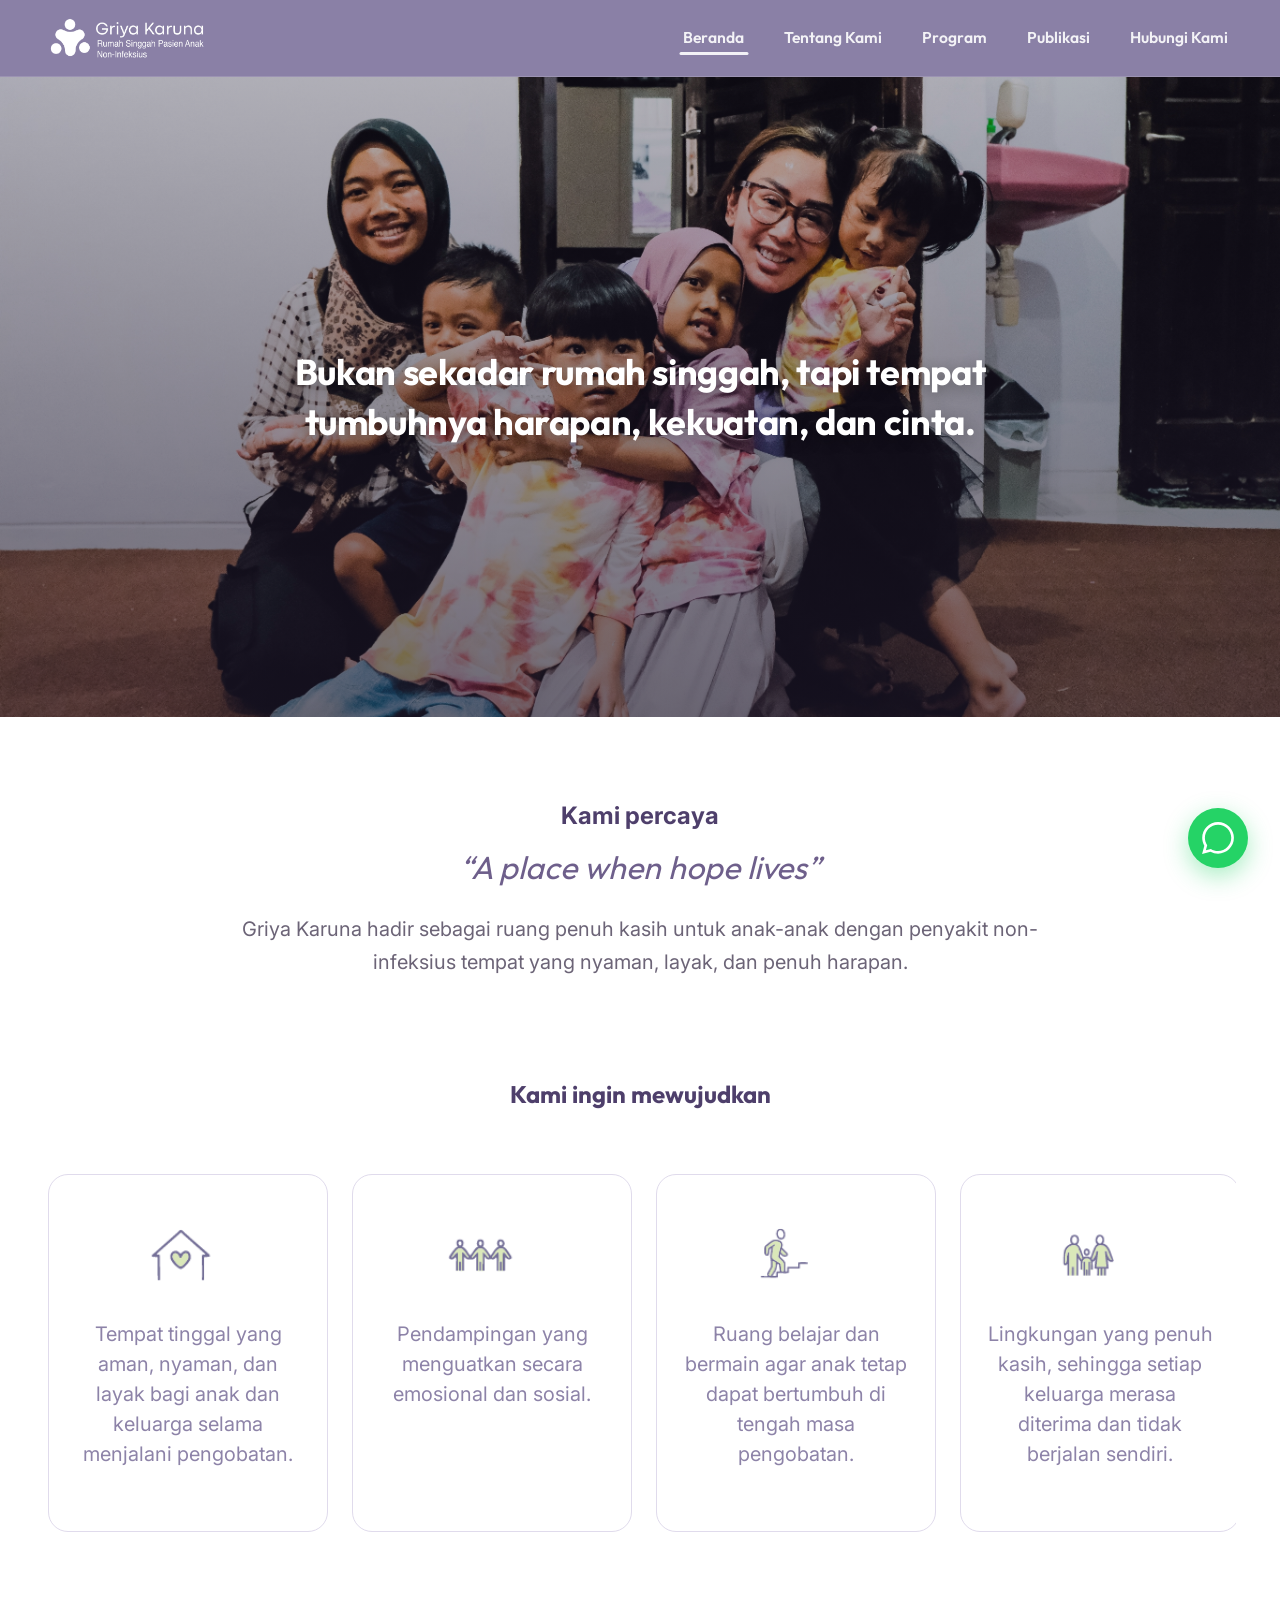
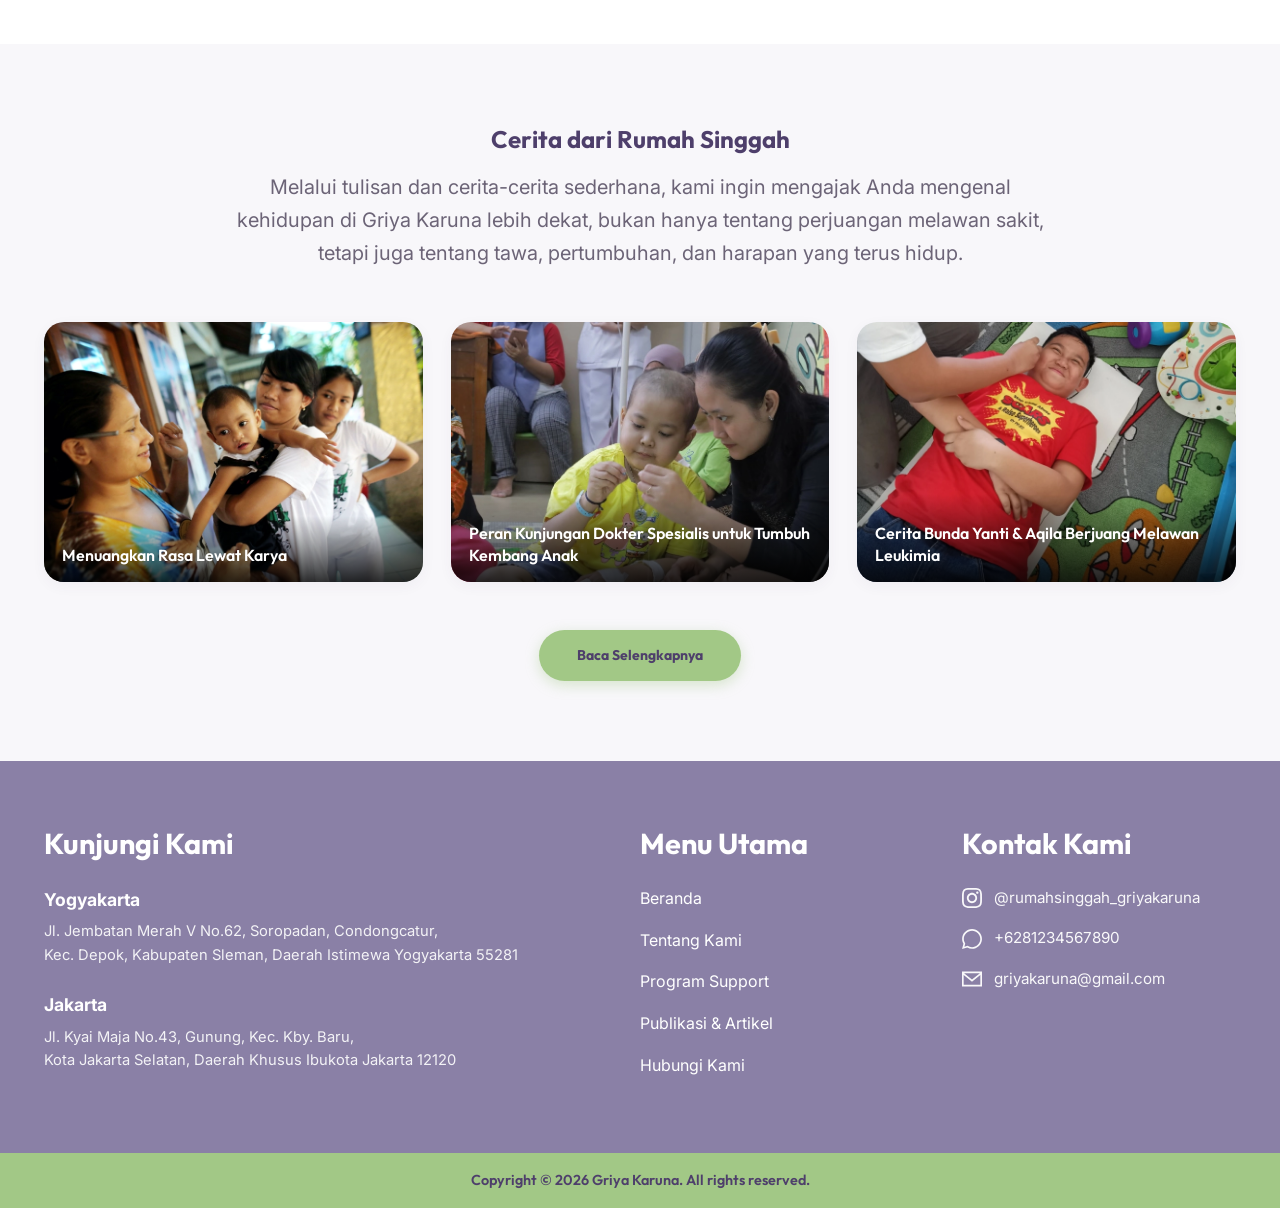
==== commit d3a84e22: "feat: update progress - icon kami ingin mewujudkan masi bermasalah (kurang besar dan icon 5 masi sal" ====
--- a/index.html
+++ b/index.html
@@ -9,6 +9,7 @@
   <link href="https://fonts.googleapis.com/css2?family=Inter:wght@400;500;600;700&family=Outfit:ital,wght@0,500;0,600;0,700;1,400;1,600&display=swap" rel="stylesheet">
   <link rel="stylesheet" href="style.css">
   <script src="assets/js/navigation.js" defer></script>
+  <script src="assets/js/drag-scroll.js" defer></script>
 </head>
 <body class="griyakaruna-theme">
 
@@ -16,17 +17,7 @@
   <header class="site-header">
     <div class="container header-container">
       <a href="index.html" class="site-logo">
-        <svg width="44" height="44" viewBox="0 0 48 48" fill="none" xmlns="http://www.w3.org/2000/svg">
-          <circle cx="24" cy="24" r="22" fill="#594B73" />
-          <path d="M24 14C21.5 14 19.5 16 19.5 18.5C19.5 23 24 27 24 27C24 27 28.5 23 28.5 18.5C28.5 16 26.5 14 24 14Z" fill="#9EC07D"/>
-          <circle cx="17" cy="30" r="3" fill="#FFFFFF"/>
-          <circle cx="24" cy="32" r="3.5" fill="#9EC07D"/>
-          <circle cx="31" cy="30" r="3" fill="#FFFFFF"/>
-        </svg>
-        <div class="logo-text">
-          <span class="logo-title">Griya Karuna</span>
-          <span class="logo-subtitle">Rumah Singgah Pasien Anak</span>
-        </div>
+        <img src="assets/images/logo_griyakaruna.webp" alt="Griya Karuna Logo" style="height: 48px; width: auto;" />
       </a>
 
       <nav class="main-navigation">
@@ -64,8 +55,8 @@
   </aside>
 
   <!-- Hero Section -->
-  <section class="hero-section">
-    <img src="https://images.unsplash.com/photo-1488521787991-ed7bbaae773c?q=80&w=1600&auto=format&fit=crop" alt="Griya Karuna Hero" class="hero-bg-image" />
+  <section class="hero-section" style="min-height: 560px;">
+    <img src="assets/images/hero_exact.webp" alt="Griya Karuna Hero" class="hero-bg-image" />
     <div class="hero-overlay"></div>
     <div class="container hero-content">
       <h1 class="hero-title">
@@ -94,10 +85,7 @@
         <!-- Card 1 -->
         <div class="feature-card">
           <div class="feature-icon-wrapper">
-            <svg viewBox="0 0 80 80" fill="none" xmlns="http://www.w3.org/2000/svg">
-              <path d="M40 12L12 36V68H68V36L40 12Z" stroke="#4E3F6B" stroke-width="2.5" stroke-linecap="round" stroke-linejoin="round"/>
-              <path d="M40 40C36.5 36 32.5 39 32.5 43C32.5 48.5 40 54 40 54C40 54 47.5 48.5 47.5 43C47.5 39 43.5 36 40 40Z" fill="#A2C886" stroke="#A2C886" stroke-width="1.5" stroke-linecap="round" stroke-linejoin="round"/>
-            </svg>
+            <img src="assets/images/icon1.png" alt="Akomodasi Icon" />
           </div>
           <p class="feature-text">
             Tempat tinggal yang aman, nyaman, dan layak bagi anak dan keluarga selama menjalani pengobatan.
@@ -107,14 +95,7 @@
         <!-- Card 2 -->
         <div class="feature-card">
           <div class="feature-icon-wrapper">
-            <svg viewBox="0 0 80 80" fill="none" xmlns="http://www.w3.org/2000/svg">
-              <circle cx="26" cy="24" r="7" stroke="#4E3F6B" stroke-width="2.5"/>
-              <circle cx="40" cy="18" r="7" stroke="#A2C886" stroke-width="2.5"/>
-              <circle cx="54" cy="24" r="7" stroke="#4E3F6B" stroke-width="2.5"/>
-              <path d="M16 60V46C16 41 20 38 25 38H28" stroke="#4E3F6B" stroke-width="2.5" stroke-linecap="round"/>
-              <path d="M33 60V39C33 34 36.5 31 40 31C43.5 31 47 34 47 39V60" stroke="#A2C886" stroke-width="2.5" stroke-linecap="round"/>
-              <path d="M64 60V46C64 41 60 38 55 38H52" stroke="#4E3F6B" stroke-width="2.5" stroke-linecap="round"/>
-            </svg>
+            <img src="assets/images/icon2.png" alt="Pendampingan Icon" />
           </div>
           <p class="feature-text">
             Pendampingan yang menguatkan secara emosional dan sosial.
@@ -124,11 +105,7 @@
         <!-- Card 3 -->
         <div class="feature-card">
           <div class="feature-icon-wrapper">
-            <svg viewBox="0 0 80 80" fill="none" xmlns="http://www.w3.org/2000/svg">
-              <circle cx="28" cy="22" r="6" stroke="#4E3F6B" stroke-width="2.5"/>
-              <path d="M18 58L30 38L40 48L52 30L64 42" stroke="#A2C886" stroke-width="3" stroke-linecap="round" stroke-linejoin="round"/>
-              <path d="M14 64H66" stroke="#4E3F6B" stroke-width="2.5" stroke-linecap="round"/>
-            </svg>
+            <img src="assets/images/icon3.png" alt="Ruang Belajar Icon" />
           </div>
           <p class="feature-text">
             Ruang belajar dan bermain agar anak tetap dapat bertumbuh di tengah masa pengobatan.
@@ -138,15 +115,20 @@
         <!-- Card 4 -->
         <div class="feature-card">
           <div class="feature-icon-wrapper">
-            <svg viewBox="0 0 80 80" fill="none" xmlns="http://www.w3.org/2000/svg">
-              <path d="M22 62C22 48 30 38 40 38C50 38 58 48 58 62" stroke="#4E3F6B" stroke-width="2.5" stroke-linecap="round"/>
-              <circle cx="40" cy="24" r="8" stroke="#A2C886" stroke-width="2.5"/>
-              <path d="M12 62C12 53 17 45 24 43" stroke="#4E3F6B" stroke-width="2.5" stroke-linecap="round"/>
-              <path d="M68 62C68 53 63 45 56 43" stroke="#4E3F6B" stroke-width="2.5" stroke-linecap="round"/>
-            </svg>
+            <img src="assets/images/icon4.png" alt="Lingkungan Kasih Icon" />
           </div>
           <p class="feature-text">
             Lingkungan yang penuh kasih, sehingga setiap keluarga merasa diterima dan tidak berjalan sendiri.
+          </p>
+        </div>
+
+        <!-- Card 5 -->
+        <div class="feature-card">
+          <div class="feature-icon-wrapper">
+            <img src="assets/images/icon5.svg" alt="Dukungan Icon" />
+          </div>
+          <p class="feature-text">
+            Kesempatan bagi semua orang untuk ikut mengambil bagian melalui waktu, tenaga, keahlian, maupun dukungan lainnya.
           </p>
         </div>
       </div>
@@ -167,45 +149,30 @@
         <!-- Article Card 1 -->
         <article class="story-card">
           <div class="story-image-wrap">
-            <img src="https://images.unsplash.com/photo-1509062522246-3755977927d7?q=80&w=800&auto=format&fit=crop" alt="Menuangkan Rasa Lewat Karya" />
+            <img src="assets/images/story1.webp" alt="Menuangkan Rasa Lewat Karya" />
             <div class="story-overlay-title">Menuangkan Rasa Lewat Karya</div>
-          </div>
-          <div class="story-card-body">
-            <p class="story-excerpt">
-              Aktivitas seni dan kerajinan tangan bersama anak-anak di Griya Karuna sebagai sarana menyampaikan perasaan dan keceriaan...
-            </p>
           </div>
         </article>
 
         <!-- Article Card 2 -->
         <article class="story-card">
           <div class="story-image-wrap">
-            <img src="https://images.unsplash.com/photo-1576091160399-112ba8d25d1d?q=80&w=800&auto=format&fit=crop" alt="Peran Kunjungan Dokter Spesialis" />
+            <img src="assets/images/story2.webp" alt="Peran Kunjungan Dokter Spesialis" />
             <div class="story-overlay-title">Peran Kunjungan Dokter Spesialis untuk Tumbuh Kembang Anak</div>
-          </div>
-          <div class="story-card-body">
-            <p class="story-excerpt">
-              Pendampingan rutin oleh tim dokter dan tenaga medis spesialis memastikan kondisi anak terjaga dengan pemantauan tumbuh kembang terpadu...
-            </p>
           </div>
         </article>
 
         <!-- Article Card 3 -->
         <article class="story-card">
           <div class="story-image-wrap">
-            <img src="https://images.unsplash.com/photo-1536640712-4d4c36ff0e4e?q=80&w=800&auto=format&fit=crop" alt="Cerita Bunda Yanti & Aqila" />
+            <img src="assets/images/story3.webp" alt="Cerita Bunda Yanti & Aqila" />
             <div class="story-overlay-title">Cerita Bunda Yanti & Aqila Berjuang Melawan Leukimia</div>
           </div>
-          <div class="story-card-body">
-            <p class="story-excerpt">
-              Kisah inspiratif tentang ketegaran Bunda Yanti dalam mendampingi Aqila menjalani masa pengobatan panjang dengan semangat tinggi...
-            </p>
-          </div>
         </article>
       </div>
 
       <div class="btn-container-center">
-        <a href="#publikasi" class="btn-primary-pill">Baca Selengkapnya</a>
+        <a href="publikasi.html" class="btn-primary-pill">Baca Selengkapnya</a>
       </div>
     </div>
   </section>
--- a/style.css
+++ b/style.css
@@ -101,11 +101,10 @@
   top: 0;
   left: 0;
   right: 0;
-  background-color: rgba(255, 255, 255, 0.96);
-  backdrop-filter: blur(10px);
+  background-color: var(--color-footer-bg); /* #8A80A6 Purple matching Adobe XD */
   z-index: 1000;
-  border-bottom: 1px solid var(--color-border);
-  padding: 16px 0;
+  border-bottom: 1px solid rgba(255, 255, 255, 0.15);
+  padding: 14px 0;
   transition: all var(--transition-fast);
 }
 
@@ -113,6 +112,9 @@
   display: flex;
   align-items: center;
   justify-content: space-between;
+  width: 100%;
+  max-width: 100%;
+  padding: 0 48px;
 }
 
 .site-logo {
@@ -122,9 +124,10 @@
   text-decoration: none;
 }
 
-.site-logo svg, .site-logo img {
-  height: 48px;
+.site-logo img {
+  height: 44px;
   width: auto;
+  object-fit: contain;
 }
 
 .logo-text {
@@ -136,13 +139,13 @@
   font-family: var(--font-heading);
   font-size: 1.35rem;
   font-weight: 700;
-  color: var(--color-primary);
+  color: #FFFFFF;
   letter-spacing: -0.01em;
 }
 
 .logo-subtitle {
-  font-size: 0.72rem;
-  color: var(--color-text-muted);
+  font-size: 0.7rem;
+  color: rgba(255, 255, 255, 0.85);
   font-weight: 500;
   margin-top: -3px;
 }
@@ -156,11 +159,16 @@
 
 .main-navigation a {
   font-family: var(--font-heading);
-  font-size: 1rem;
+  font-size: 0.98rem;
   font-weight: 600;
-  color: var(--color-primary);
+  color: #FFFFFF;
   padding: 8px 4px;
   position: relative;
+  opacity: 0.9;
+}
+
+.main-navigation a:hover {
+  opacity: 1;
 }
 
 .main-navigation a::after {
@@ -170,7 +178,7 @@
   left: 50%;
   width: 0;
   height: 3px;
-  background-color: var(--color-accent);
+  background-color: #FFFFFF;
   border-radius: 2px;
   transition: all var(--transition-fast);
   transform: translateX(-50%);
@@ -189,7 +197,7 @@
   border: none;
   cursor: pointer;
   padding: 8px;
-  color: var(--color-primary);
+  color: #FFFFFF;
 }
 
 .mobile-nav-toggle svg {
@@ -242,7 +250,8 @@
 .hero-section {
   position: relative;
   width: 100%;
-  min-height: 520px;
+  height: 640px;
+  min-height: 540px;
   display: flex;
   align-items: center;
   justify-content: center;
@@ -257,7 +266,8 @@
   width: 100%;
   height: 100%;
   object-fit: cover;
-  opacity: 0.85;
+  object-position: center 30%;
+  opacity: 0.9;
 }
 
 .hero-overlay {
@@ -266,23 +276,24 @@
   left: 0;
   width: 100%;
   height: 100%;
-  background: linear-gradient(180deg, rgba(30, 24, 45, 0.35) 0%, rgba(30, 24, 45, 0.65) 100%);
+  background: linear-gradient(180deg, rgba(30, 24, 45, 0.25) 0%, rgba(30, 24, 45, 0.6) 100%);
 }
 
 .hero-content {
   position: relative;
   z-index: 10;
   text-align: center;
-  max-width: 860px;
+  max-width: 880px;
   padding: 60px 24px;
 }
 
 .hero-title {
   color: #FFFFFF;
-  font-size: 2.5rem;
-  font-weight: 700;
-  line-height: 1.35;
+  font-size: 36px; /* Exact Adobe XD size: 36px */
+  font-weight: 700;
+  line-height: 1.4;
   text-shadow: 0 4px 16px rgba(0, 0, 0, 0.3);
+  letter-spacing: -0.01em;
 }
 
 /* ==========================================================================
@@ -327,14 +338,14 @@
 }
 
 .vision-subtitle {
-  font-size: 1.25rem;
+  font-size: 24px; /* Exact Adobe XD size: 24px */
   color: var(--color-primary);
-  font-weight: 600;
-  margin-bottom: 8px;
+  font-weight: 700;
+  margin-bottom: 12px;
 }
 
 .vision-heading {
-  font-size: 2.2rem;
+  font-size: 32px; /* Exact Adobe XD size: 32px */
   font-style: italic;
   font-weight: 400;
   color: var(--color-primary-light);
@@ -342,11 +353,11 @@
 }
 
 .vision-description {
-  max-width: 720px;
+  max-width: 820px;
   margin: 0 auto;
-  font-size: 1.125rem;
+  font-size: 20px; /* Exact Adobe XD size: 20px */
   color: var(--color-text-muted);
-  line-height: 1.7;
+  line-height: 1.65;
 }
 
 /* ==========================================================================
@@ -359,23 +370,36 @@
 
 .features-title {
   text-align: center;
-  font-size: 1.8rem;
+  font-size: 24px; /* Exact Adobe XD size: 24px */
   font-weight: 700;
   color: var(--color-primary);
   margin-bottom: 48px;
 }
 
 .features-grid {
-  display: grid;
-  grid-template-columns: repeat(4, 1fr);
+  display: flex;
   gap: 24px;
+  overflow-x: auto;
+  padding: 16px 4px 32px 4px;
+  scroll-behavior: smooth;
+  -webkit-overflow-scrolling: touch;
+  scrollbar-width: none; /* Hide Firefox scrollbar */
+  -ms-overflow-style: none; /* Hide IE/Edge scrollbar */
+  cursor: grab;
+  user-select: none;
+}
+
+.features-grid::-webkit-scrollbar {
+  display: none; /* Hide Chrome/Safari scrollbar */
 }
 
 .feature-card {
+  flex: 0 0 280px;
+  min-width: 280px;
   background-color: var(--color-white);
   border: 1.5px solid var(--color-border);
   border-radius: var(--border-radius-card);
-  padding: 40px 24px 32px 24px;
+  padding: 36px 24px 32px 24px;
   text-align: center;
   display: flex;
   flex-direction: column;
@@ -384,6 +408,12 @@
   transition: transform var(--transition-normal), box-shadow var(--transition-normal), border-color var(--transition-normal);
 }
 
+.feature-icon-wrapper img {
+  width: 80px;
+  height: 80px;
+  object-fit: contain;
+}
+
 .feature-card:hover {
   transform: translateY(-8px);
   box-shadow: var(--shadow-md);
@@ -391,25 +421,34 @@
 }
 
 .feature-icon-wrapper {
-  width: 80px;
-  height: 80px;
+  width: 100px;
+  height: 84px;
   margin-bottom: 24px;
   display: flex;
   align-items: center;
   justify-content: center;
 }
 
+.feature-icon-wrapper img {
+  width: auto;
+  height: 80px;
+  max-height: 84px;
+  max-width: 100%;
+  object-fit: contain;
+  image-rendering: -webkit-optimize-contrast;
+}
+
 .feature-icon-wrapper svg {
-  width: 64px;
-  height: 64px;
+  width: 68px;
+  height: 68px;
   color: var(--color-primary);
 }
 
 .feature-text {
-  font-size: 1.05rem;
-  color: var(--color-text-muted);
-  line-height: 1.6;
-  font-weight: 500;
+  font-size: 20px; /* Exact Adobe XD size: 20px */
+  color: #8D83A8; /* Exact Adobe XD color: #8D83A8 */
+  line-height: 1.5;
+  font-weight: 400;
 }
 
 /* ==========================================================================
@@ -422,27 +461,27 @@
 
 .stories-header {
   text-align: center;
-  max-width: 760px;
+  max-width: 820px;
   margin: 0 auto 52px auto;
 }
 
 .stories-title {
-  font-size: 2rem;
+  font-size: 24px; /* Exact Adobe XD size: 24px */
   font-weight: 700;
   color: var(--color-primary);
   margin-bottom: 16px;
 }
 
 .stories-subtitle {
-  font-size: 1.08rem;
+  font-size: 20px; /* Exact Adobe XD size: 20px */
   color: var(--color-text-muted);
-  line-height: 1.7;
+  line-height: 1.65;
 }
 
 .stories-grid {
   display: grid;
   grid-template-columns: repeat(3, 1fr);
-  gap: 30px;
+  gap: 28px;
   margin-bottom: 48px;
 }
 
@@ -464,7 +503,7 @@
 .story-image-wrap {
   position: relative;
   width: 100%;
-  height: 220px;
+  height: 260px;
   overflow: hidden;
 }
 
@@ -472,11 +511,12 @@
   width: 100%;
   height: 100%;
   object-fit: cover;
+  object-position: center;
   transition: transform var(--transition-normal);
 }
 
 .story-card:hover .story-image-wrap img {
-  transform: scale(1.06);
+  transform: scale(1.05);
 }
 
 .story-overlay-title {
@@ -484,11 +524,11 @@
   bottom: 0;
   left: 0;
   right: 0;
-  background: linear-gradient(180deg, rgba(0, 0, 0, 0) 0%, rgba(0, 0, 0, 0.75) 100%);
-  padding: 24px 16px 14px 16px;
+  background: linear-gradient(180deg, rgba(0, 0, 0, 0) 0%, rgba(0, 0, 0, 0.8) 100%);
+  padding: 28px 18px 16px 18px;
   color: #FFFFFF;
   font-family: var(--font-heading);
-  font-size: 1.05rem;
+  font-size: 16px; /* Exact Adobe XD size: 16px */
   font-weight: 600;
   line-height: 1.4;
 }
@@ -515,12 +555,12 @@
   background-color: var(--color-accent);
   color: var(--color-primary);
   font-family: var(--font-heading);
-  font-size: 1rem;
-  font-weight: 700;
-  padding: 14px 36px;
+  font-size: 14px; /* Exact Adobe XD size: 14px */
+  font-weight: 700;
+  padding: 14px 38px;
   border-radius: var(--border-radius-btn);
   transition: background-color var(--transition-fast), transform var(--transition-fast), box-shadow var(--transition-fast);
-  box-shadow: 0 4px 14px rgba(158, 192, 125, 0.4);
+  box-shadow: 0 4px 14px rgba(162, 200, 134, 0.4);
 }
 
 .btn-primary-pill:hover {
